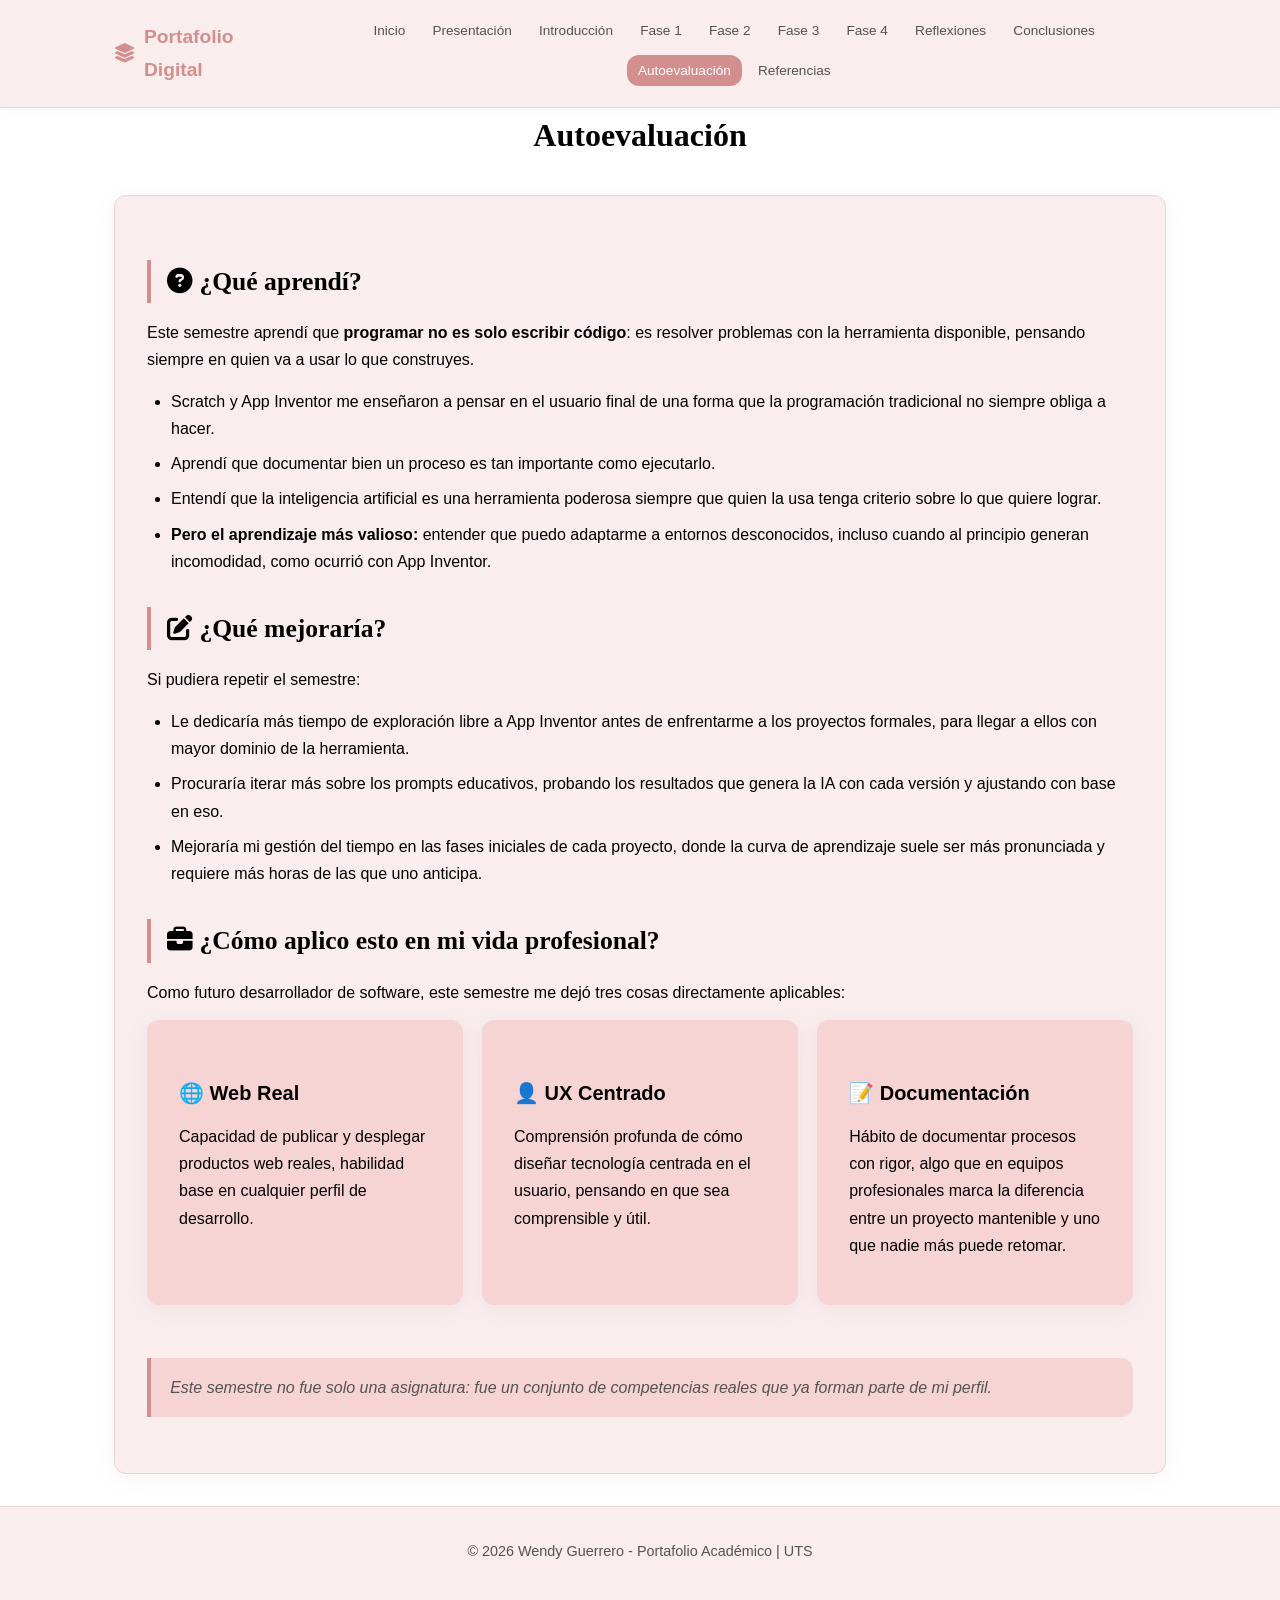
==== autoevaluacion.html @ e3c28a06 "first commit" ====
<!DOCTYPE html>
<html lang="es">
<head>
  <meta charset="UTF-8">
  <meta name="viewport" content="width=device-width, initial-scale=1.0">
  <title>Autoevaluación</title>
  <link rel="stylesheet" href="css/variables.css">
  <link rel="stylesheet" href="css/style.css">
  <link rel="stylesheet" href="https://cdnjs.cloudflare.com/ajax/libs/font-awesome/6.4.0/css/all.min.css">
</head>
<body>
  <header>
    <div class="container">
      <nav>
        <div class="logo"><i class="fa-solid fa-layer-group"></i>Portafolio Digital</div>
        <ul>
          <li><a href="index.html">Inicio</a></li>
          <li><a href="presentacion.html">Presentación</a></li>
          <li><a href="introduccion.html">Introducción</a></li>
          <li><a href="fase1.html">Fase 1</a></li>
          <li><a href="fase2.html">Fase 2</a></li>
          <li><a href="fase3.html">Fase 3</a></li>
          <li><a href="fase4.html">Fase 4</a></li>
          <li><a href="reflexiones.html">Reflexiones</a></li>
          <li><a href="conclusiones.html">Conclusiones</a></li>
          <li><a href="autoevaluacion.html" class="active">Autoevaluación</a></li>
          <li><a href="referencias.html">Referencias</a></li>
        </ul>
      </nav>
    </div>
  </header>

  <main class="container">
    <h1>Autoevaluación</h1>
    
    <div class="card">
      <h2><i class="fa-solid fa-circle-question"></i> ¿Qué aprendí?</h2>
      <p>Este semestre aprendí que <strong>programar no es solo escribir código</strong>: es resolver problemas con la herramienta disponible, pensando siempre en quien va a usar lo que construyes.</p>
      <ul>
        <li>Scratch y App Inventor me enseñaron a pensar en el usuario final de una forma que la programación tradicional no siempre obliga a hacer.</li>
        <li>Aprendí que documentar bien un proceso es tan importante como ejecutarlo.</li>
        <li>Entendí que la inteligencia artificial es una herramienta poderosa siempre que quien la usa tenga criterio sobre lo que quiere lograr.</li>
        <li><strong>Pero el aprendizaje más valioso:</strong> entender que puedo adaptarme a entornos desconocidos, incluso cuando al principio generan incomodidad, como ocurrió con App Inventor.</li>
      </ul>

      <h2><i class="fa-solid fa-pen-to-square"></i> ¿Qué mejoraría?</h2>
      <p>Si pudiera repetir el semestre:</p>
      <ul>
        <li>Le dedicaría más tiempo de exploración libre a App Inventor antes de enfrentarme a los proyectos formales, para llegar a ellos con mayor dominio de la herramienta.</li>
        <li>Procuraría iterar más sobre los prompts educativos, probando los resultados que genera la IA con cada versión y ajustando con base en eso.</li>
        <li>Mejoraría mi gestión del tiempo en las fases iniciales de cada proyecto, donde la curva de aprendizaje suele ser más pronunciada y requiere más horas de las que uno anticipa.</li>
      </ul>

      <h2><i class="fa-solid fa-briefcase"></i> ¿Cómo aplico esto en mi vida profesional?</h2>
      <p>Como futuro desarrollador de software, este semestre me dejó tres cosas directamente aplicables:</p>
      
      <div class="grid-3">
        <div class="card" style="background:var(--secondary-color); border:none;">
          <h3>🌐 Web Real</h3>
          <p>Capacidad de publicar y desplegar productos web reales, habilidad base en cualquier perfil de desarrollo.</p>
        </div>
        <div class="card" style="background:var(--secondary-color); border:none;">
          <h3>👤 UX Centrado</h3>
          <p>Comprensión profunda de cómo diseñar tecnología centrada en el usuario, pensando en que sea comprensible y útil.</p>
        </div>
        <div class="card" style="background:var(--secondary-color); border:none;">
          <h3>📝 Documentación</h3>
          <p>Hábito de documentar procesos con rigor, algo que en equipos profesionales marca la diferencia entre un proyecto mantenible y uno que nadie más puede retomar.</p>
        </div>
      </div>
      
      <p class="quote" style="margin-top:1.5rem;">Este semestre no fue solo una asignatura: fue un conjunto de competencias reales que ya forman parte de mi perfil.</p>
    </div>
  </main>

  <footer>
    <p>© 2026 Wendy Guerrero - Portafolio Académico | UTS</p>
  </footer>
</body>
</html>
---- css/variables.css ----
:root {
  /* Paleta Selena - Tonos Rosados/Dusty Rose */
  --primary-color: #d38e8e;        /* Rosa dusty principal */
  --primary-dark: #b67474;         /* Rosa más oscuro para hover */
  --primary-light: #E8C4C4;        /* Rosa claro para acentos */
  --card-bg: #F9EDED;             /* Fondo de tarjetas rosado muy suave */
  --secondary-color: #f7d4d4;      /* Beige rosado muy suave (fondos) */
  --secondary-light: #FAF5F5;      /* Casi blanco rosado */
  
  --accent-color: #C9B5B5;         /* Taupe/rosa grisáceo */
  --accent-light: #E5D5D5;         /* Taupe claro */
  
  /* Neutros */
  --text-dark: #4A4A4A;            /* Gris oscuro para texto principal */
  --text-medium: #7A7A7A;          /* Gris medio para subtítulos */
  --text-light: #555353;           /* Gris claro para texto secundario */
  
  --bg-white: #FFFFFF;             /* Blanco puro */
  --bg-cream: #F9F5F5;             /* Crema rosado */
  
  --border-color: #E8D5D5;         /* Bordes suaves rosados */
  
  /* Tipografía y espaciado */
  --font-main: 'Poppins', sans-serif;
  --font-heading: 'Playfair Display', serif;
  --max-width: 1100px;
  --spacing: 1.5rem;
  --radius: 12px;
  --shadow: 0 4px 20px rgba(184, 138, 138, 0.1);
  --transition: all 0.3s ease;
}
---- css/style.css ----
@import 'variables.css';

* { box-sizing: border-box; margin: 0; padding: 0; }

body {
  font-family: var(--font-main);
  background-color: var(--bg-color);
  color: var(--text-color);
  line-height: 1.7;
  font-size: 1rem;
}

.container { max-width: var(--max-width); margin: 0 auto; padding: 0 var(--spacing); }

/* Header & Navegación */
header {
  background: var(--card-bg);
  border-bottom: 1px solid var(--border-color);
  padding: 1rem 0;
  position: sticky;
  top: 0;
  z-index: 100;
  box-shadow: 0 2px 10px rgba(0,0,0,0.03);
}

nav { display: flex; justify-content: space-between; align-items: center; }

.logo {
  font-weight: 700;
  font-size: 1.2rem;
  color: var(--primary-color);
  display: flex;
  align-items: center;
  gap: 0.5rem;
}

nav ul {
  list-style: none;
  display: flex;
  flex-wrap: wrap;
  gap: 0.3rem;
  justify-content: center;
}

nav a {
  text-decoration: none;
  color: var(--text-light);
  padding: 0.5rem 0.7rem;
  border-radius: var(--radius);
  transition: var(--transition);
  font-size: 0.85rem;
  font-weight: 500;
}

nav a:hover, nav a.active {
  background: var(--primary-color);
  color: white;
  transform: translateY(-1px);
}

/* Hero Section */
.hero {
  background: linear-gradient(135deg, var(--secondary-color), var(--card-bg));
  padding: 3rem 0;
  text-align: center;
  border-bottom: 1px solid var(--border-color);
}

.hero h1 {
  font-family: var(--font-heading);
  font-size: 2.3rem;
  margin-bottom: 0.8rem;
  color: var(--text-color);
}

.hero p {
  color: var(--text-light);
  font-size: 1.1rem;
}

/* Contenido Principal */
main { padding: 2.5rem 0; min-height: 75vh; }

h1 {
  font-family: var(--font-heading);
  font-size: 2rem;
  text-align: center;
  margin-bottom: 2rem;
  color: var(--text-color);
}

h2 {
  font-family: var(--font-heading);
  font-size: 1.6rem;
  border-left: 4px solid var(--primary-color);
  padding-left: 1rem;
  margin: 2rem 0 1rem;
  color: var(--text-color);
}

h3 {
  font-size: 1.25rem;
  margin: 1.5rem 0 0.8rem;
  color: var(--primary-hover);
}

p, li { margin-bottom: 0.9rem; }
ul { padding-left: 1.5rem; }
li { margin-bottom: 0.5rem; }

.card {
  background: var(--card-bg);
  padding: 2rem;
  border-radius: var(--radius);
  box-shadow: var(--shadow);
  margin-bottom: 1.8rem;
  border: 1px solid var(--border-color);
}

.quote {
  font-style: italic;
  color: var(--text-light);
  border-left: 4px solid var(--primary-color);
  padding-left: 1.2rem;
  margin: 1.5rem 0;
  background: var(--secondary-color);
  padding: 1rem 1.2rem;
  border-radius: 0 var(--radius) var(--radius) 0;
}

.grid-2 {
  display: grid;
  grid-template-columns: repeat(auto-fit, minmax(280px, 1fr));
  gap: 1.5rem;
}

.grid-3 {
  display: grid;
  grid-template-columns: repeat(auto-fit, minmax(220px, 1fr));
  gap: 1.2rem;
}

/* Multimedia */
.img-placeholder, .media-container {
  width: 100%;
  min-height: 200px;
  background: var(--secondary-color);
  border-radius: var(--radius);
  display: flex;
  align-items: center;
  justify-content: center;
  color: var(--text-light);
  margin: 1rem 0;
  border: 2px dashed var(--border-color);
  flex-direction: column;
  gap: 0.8rem;
}

.media-container video, .media-container img {
  width: 100%;
  border-radius: var(--radius);
  display: block;
}

.caption {
  font-size: 0.85rem;
  color: var(--text-light);
  text-align: center;
  margin-top: 0.5rem;
}

/* Footer */
footer {
  text-align: center;
  padding: 2rem 0;
  border-top: 1px solid var(--border-color);
  color: var(--text-light);
  font-size: 0.9rem;
  margin-top: 2rem;
  background: var(--card-bg);
}

/* Responsive */
@media (max-width: 768px) {
  nav { flex-direction: column; gap: 1rem; }
  nav ul { flex-direction: column; align-items: center; }
  .hero h1 { font-size: 1.8rem; }
  h1 { font-size: 1.6rem; }
  .card { padding: 1.5rem; }
}
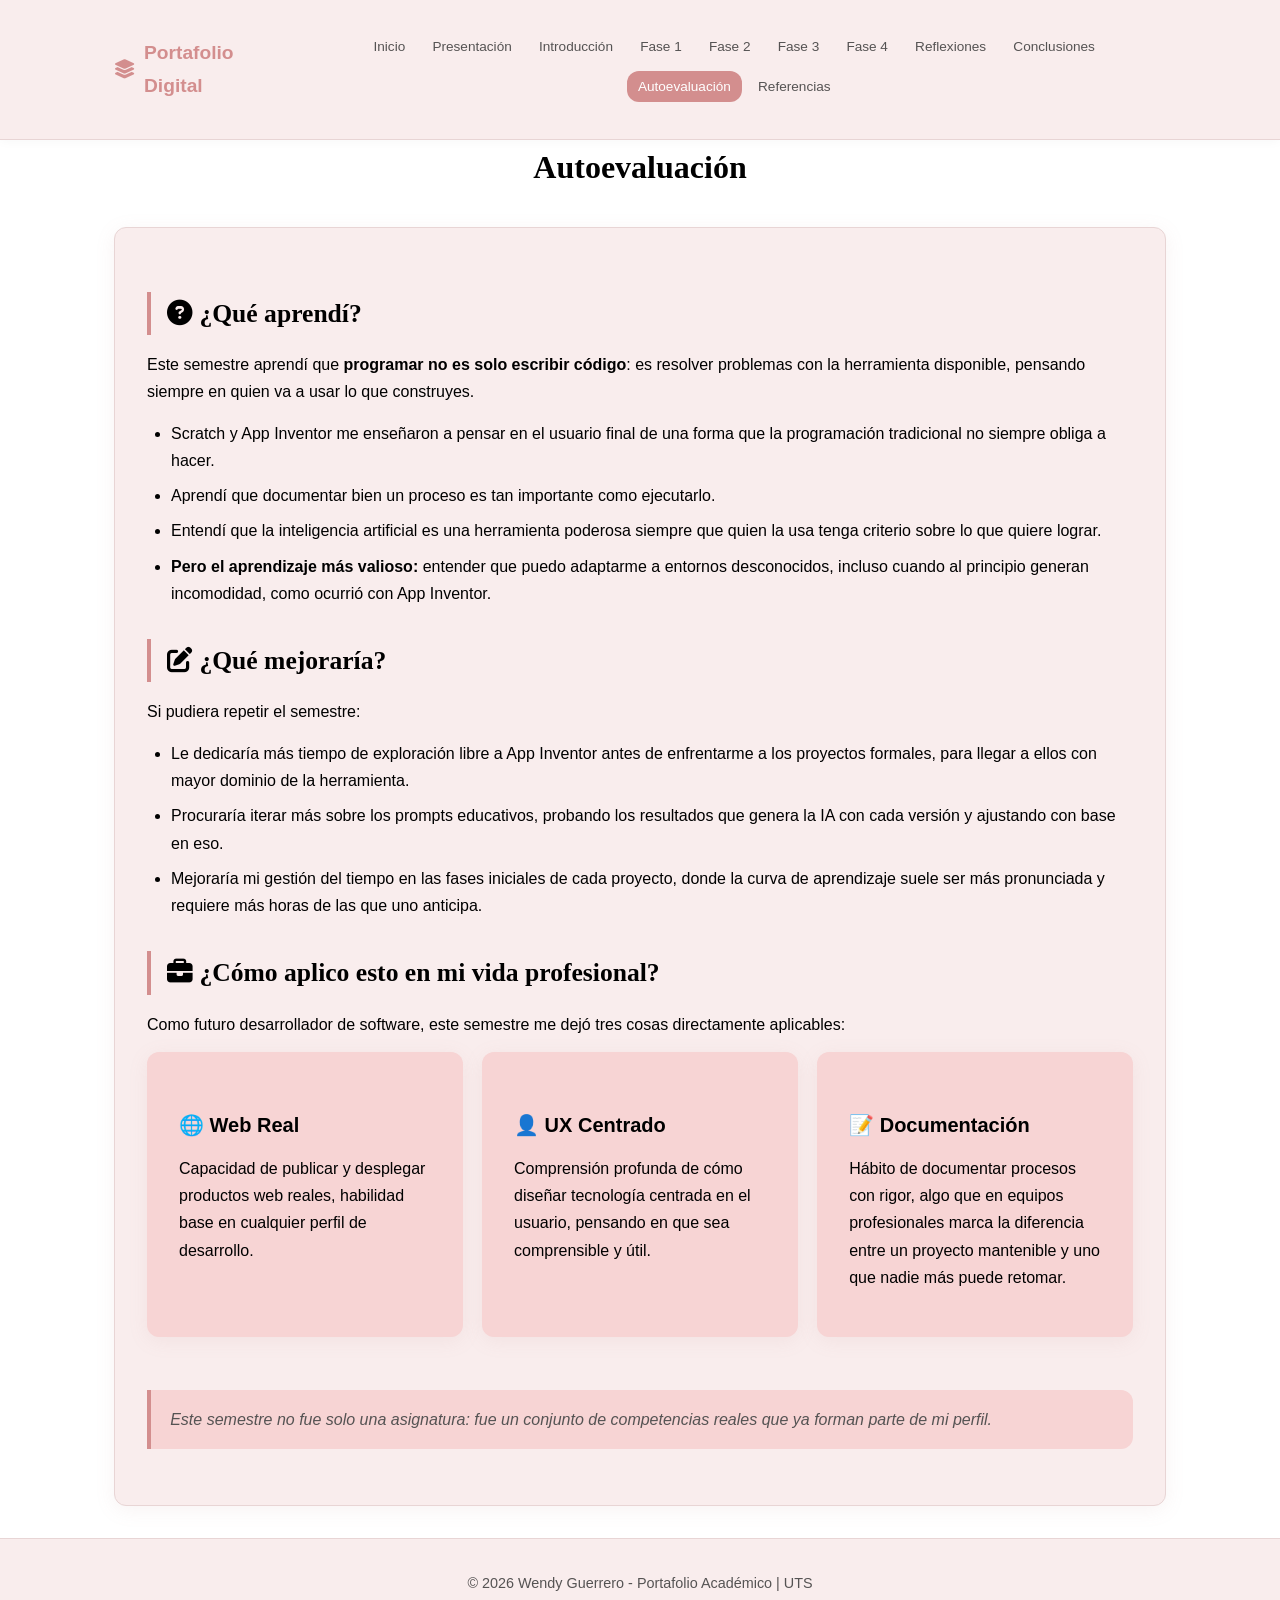
==== commit 23cb162f: "feat: :sparkles: Responsive y estetica mejorada Realizamos un cambio en variables de colores, el hea" ====
--- a/autoevaluacion.html
+++ b/autoevaluacion.html
@@ -1,5 +1,6 @@
 <!DOCTYPE html>
 <html lang="es">
+
 <head>
   <meta charset="UTF-8">
   <meta name="viewport" content="width=device-width, initial-scale=1.0">
@@ -8,12 +9,24 @@
   <link rel="stylesheet" href="css/style.css">
   <link rel="stylesheet" href="https://cdnjs.cloudflare.com/ajax/libs/font-awesome/6.4.0/css/all.min.css">
 </head>
+
 <body>
+
   <header>
     <div class="container">
       <nav>
-        <div class="logo"><i class="fa-solid fa-layer-group"></i>Portafolio Digital</div>
-        <ul>
+        <div class="logo">
+          <i class="fa-solid fa-layer-group"></i>Portafolio Digital
+        </div>
+
+        <!-- Botón Hamburguesa -->
+        <button class="menu-toggle" aria-label="Menú">
+          <span></span>
+          <span></span>
+          <span></span>
+        </button>
+
+        <ul class="nav-links">
           <li><a href="index.html">Inicio</a></li>
           <li><a href="presentacion.html">Presentación</a></li>
           <li><a href="introduccion.html">Introducción</a></li>
@@ -32,49 +45,62 @@
 
   <main class="container">
     <h1>Autoevaluación</h1>
-    
+
     <div class="card">
       <h2><i class="fa-solid fa-circle-question"></i> ¿Qué aprendí?</h2>
-      <p>Este semestre aprendí que <strong>programar no es solo escribir código</strong>: es resolver problemas con la herramienta disponible, pensando siempre en quien va a usar lo que construyes.</p>
+      <p>Este semestre aprendí que <strong>programar no es solo escribir código</strong>: es resolver problemas con la
+        herramienta disponible, pensando siempre en quien va a usar lo que construyes.</p>
       <ul>
-        <li>Scratch y App Inventor me enseñaron a pensar en el usuario final de una forma que la programación tradicional no siempre obliga a hacer.</li>
+        <li>Scratch y App Inventor me enseñaron a pensar en el usuario final de una forma que la programación
+          tradicional no siempre obliga a hacer.</li>
         <li>Aprendí que documentar bien un proceso es tan importante como ejecutarlo.</li>
-        <li>Entendí que la inteligencia artificial es una herramienta poderosa siempre que quien la usa tenga criterio sobre lo que quiere lograr.</li>
-        <li><strong>Pero el aprendizaje más valioso:</strong> entender que puedo adaptarme a entornos desconocidos, incluso cuando al principio generan incomodidad, como ocurrió con App Inventor.</li>
+        <li>Entendí que la inteligencia artificial es una herramienta poderosa siempre que quien la usa tenga criterio
+          sobre lo que quiere lograr.</li>
+        <li><strong>Pero el aprendizaje más valioso:</strong> entender que puedo adaptarme a entornos desconocidos,
+          incluso cuando al principio generan incomodidad, como ocurrió con App Inventor.</li>
       </ul>
 
       <h2><i class="fa-solid fa-pen-to-square"></i> ¿Qué mejoraría?</h2>
       <p>Si pudiera repetir el semestre:</p>
       <ul>
-        <li>Le dedicaría más tiempo de exploración libre a App Inventor antes de enfrentarme a los proyectos formales, para llegar a ellos con mayor dominio de la herramienta.</li>
-        <li>Procuraría iterar más sobre los prompts educativos, probando los resultados que genera la IA con cada versión y ajustando con base en eso.</li>
-        <li>Mejoraría mi gestión del tiempo en las fases iniciales de cada proyecto, donde la curva de aprendizaje suele ser más pronunciada y requiere más horas de las que uno anticipa.</li>
+        <li>Le dedicaría más tiempo de exploración libre a App Inventor antes de enfrentarme a los proyectos formales,
+          para llegar a ellos con mayor dominio de la herramienta.</li>
+        <li>Procuraría iterar más sobre los prompts educativos, probando los resultados que genera la IA con cada
+          versión y ajustando con base en eso.</li>
+        <li>Mejoraría mi gestión del tiempo en las fases iniciales de cada proyecto, donde la curva de aprendizaje suele
+          ser más pronunciada y requiere más horas de las que uno anticipa.</li>
       </ul>
 
       <h2><i class="fa-solid fa-briefcase"></i> ¿Cómo aplico esto en mi vida profesional?</h2>
       <p>Como futuro desarrollador de software, este semestre me dejó tres cosas directamente aplicables:</p>
-      
+
       <div class="grid-3">
         <div class="card" style="background:var(--secondary-color); border:none;">
           <h3>🌐 Web Real</h3>
-          <p>Capacidad de publicar y desplegar productos web reales, habilidad base en cualquier perfil de desarrollo.</p>
+          <p>Capacidad de publicar y desplegar productos web reales, habilidad base en cualquier perfil de desarrollo.
+          </p>
         </div>
         <div class="card" style="background:var(--secondary-color); border:none;">
           <h3>👤 UX Centrado</h3>
-          <p>Comprensión profunda de cómo diseñar tecnología centrada en el usuario, pensando en que sea comprensible y útil.</p>
+          <p>Comprensión profunda de cómo diseñar tecnología centrada en el usuario, pensando en que sea comprensible y
+            útil.</p>
         </div>
         <div class="card" style="background:var(--secondary-color); border:none;">
           <h3>📝 Documentación</h3>
-          <p>Hábito de documentar procesos con rigor, algo que en equipos profesionales marca la diferencia entre un proyecto mantenible y uno que nadie más puede retomar.</p>
+          <p>Hábito de documentar procesos con rigor, algo que en equipos profesionales marca la diferencia entre un
+            proyecto mantenible y uno que nadie más puede retomar.</p>
         </div>
       </div>
-      
-      <p class="quote" style="margin-top:1.5rem;">Este semestre no fue solo una asignatura: fue un conjunto de competencias reales que ya forman parte de mi perfil.</p>
+
+      <p class="quote" style="margin-top:1.5rem;">Este semestre no fue solo una asignatura: fue un conjunto de
+        competencias reales que ya forman parte de mi perfil.</p>
     </div>
   </main>
 
   <footer>
     <p>© 2026 Wendy Guerrero - Portafolio Académico | UTS</p>
   </footer>
+  <script src="js/main.js"></script>
 </body>
+
 </html>
--- a/css/style.css
+++ b/css/style.css
@@ -16,7 +16,7 @@
 header {
   background: var(--card-bg);
   border-bottom: 1px solid var(--border-color);
-  padding: 1rem 0;
+  padding: 2rem 0;
   position: sticky;
   top: 0;
   z-index: 100;
@@ -187,4 +187,126 @@
   .hero h1 { font-size: 1.8rem; }
   h1 { font-size: 1.6rem; }
   .card { padding: 1.5rem; }
+}
+
+/* ===============================
+   MENÚ HAMBURGUESA - RESPONSIVE
+   =============================== */
+
+.menu-toggle {
+  display: none;
+  flex-direction: column;
+  justify-content: space-between;
+  width: 30px;
+  height: 21px;
+  background: transparent;
+  border: none;
+  cursor: pointer;
+  padding: 0;
+  z-index: 1001;
+}
+
+.menu-toggle span {
+  width: 100%;
+  height: 3px;
+  background: var(--primary-color);
+  border-radius: 3px;
+  transition: var(--transition);
+}
+
+/* Animación del botón hamburguesa */
+.menu-toggle.active span:nth-child(1) {
+  transform: rotate(45deg) translate(8px, 8px);
+}
+
+.menu-toggle.active span:nth-child(2) {
+  opacity: 0;
+  transform: translateX(-10px);
+}
+
+.menu-toggle.active span:nth-child(3) {
+  transform: rotate(-45deg) translate(7px, -7px);
+}
+
+/* Versión móvil del menú */
+@media (max-width: 768px) {
+  .menu-toggle {
+    display: flex;
+  }
+  
+  nav {
+    position: relative;
+  }
+  
+  .nav-links {
+    position: absolute;
+    top: 100%;
+    left: 0;
+    right: 0;
+    background: var(--card-bg);
+    flex-direction: column;
+    align-items: center;
+    padding: 1rem 0;
+    gap: 0;
+    max-height: 0;
+    overflow: hidden;
+    transition: max-height 0.3s ease-in-out;
+    box-shadow: 0 4px 10px rgba(0,0,0,0.1);
+    border-top: 1px solid var(--border-color);
+  }
+  
+  .nav-links.active {
+    max-height: 500px; /* Ajusta según necesites */
+  }
+  
+  .nav-links li {
+    width: 100%;
+    text-align: center;
+  }
+  
+  .nav-links a {
+    display: block;
+    padding: 0.8rem 1rem;
+    width: 100%;
+    border-radius: 0;
+  }
+  
+  .nav-links a:hover,
+  .nav-links a.active {
+    background: var(--primary-color);
+    color: white;
+  }
+  
+  /* Ajustes adicionales para móvil */
+  .hero h1 {
+    font-size: 1.6rem;
+  }
+  
+  .grid-2,
+  .grid-3 {
+    grid-template-columns: 1fr;
+  }
+  
+  .card {
+    padding: 1.2rem;
+  }
+}
+
+/* Ajuste extra para pantallas muy pequeñas */
+@media (max-width: 480px) {
+  .logo {
+    font-size: 1rem;
+  }
+  
+  .logo i {
+    font-size: 0.9rem;
+  }
+  
+  h1 {
+    font-size: 1.4rem;
+  }
+  
+  h2 {
+    font-size: 1.2rem;
+  }
 }
